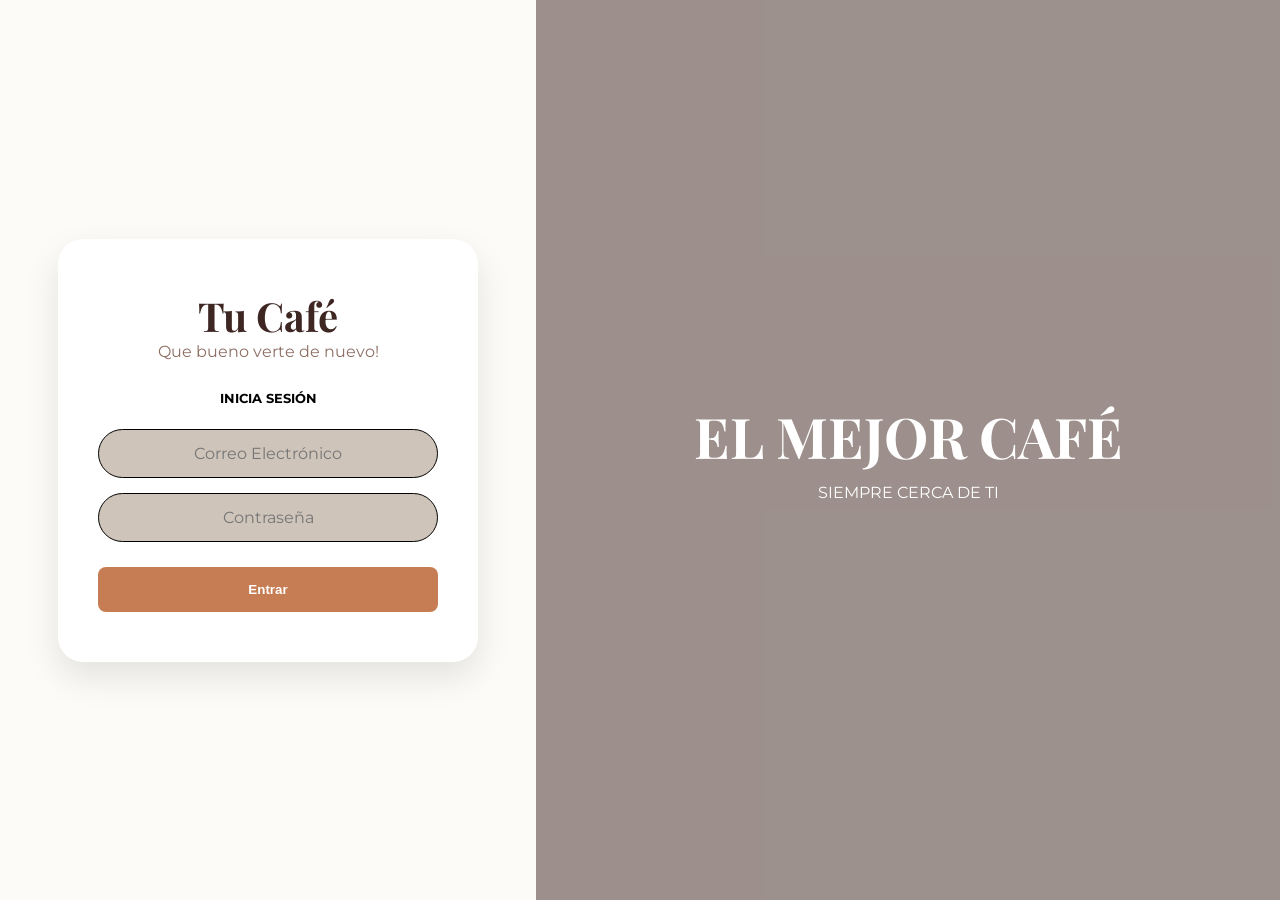
==== login.html @ 86939b10 "Add files via upload" ====
<!DOCTYPE html>
<html lang="en">
<head>
    <title>Login</title>
    <link rel="stylesheet" href="estilo_login.css">
</head>
<body>
    <main class="contenedor_main">
        <!-- Lado Derecho -->   
        <div class="contenedor_login">
            <div class="capsula_login">
                <h1 class="titulo_principal">Tu Café</h1>
                <p class="subtitulo">Que bueno verte de nuevo!</p>

                <form action="registro.php" method="POST">

                    <div class="bloque_login">
                        <label>Inicia Sesión</label>
                        <input type="email" name="email" placeholder="Correo Electrónico" required>
                        
                        <input type="password" name="password" placeholder="Contraseña" required>
                    </div>

                    <button type="submit" class="boton_login">Entrar</button>
                </form>
            </div>
        </div>

        <!-- Lado Izquierdo -->   
        <div class="contenedor_de_imagen">
            <div class="oscurecer_imagen">

                <h2 class="titulo_imagen">EL MEJOR CAFÉ</h2>
                <p class="subtitulo_imagen">SIEMPRE CERCA DE TI</p>
            </div>
        </div>
     </main>
</body>
</html>
---- estilo_login.css ----
@import url('https://fonts.googleapis.com/css2?family=Montserrat:wght@400;600&family=Playfair+Display:wght@700&display=swap');

* {
    margin: 0;
    padding: 0;
    box-sizing: border-box;
}
body {
    font-family: 'Montserrat', sans-serif;
    background-color: #FDFBF7;
}


/* =================================
   DISEÑO DEL LADO IZQUIERDO
================================= */

.contenedor_main {
    display: flex;
    height: 100vh;
    width: 100%;
}

.contenedor_de_imagen {
    flex: 6;
    background-image: url('https://images.unsplash.com/photo-1495474472287-4d71bcdd2085?q=80&w=2070&auto=format&fit=crop'); 
  background-size: cover;
  background-position: center;
  display: flex;
  align-items: center;
  justify-content: center;
}

.oscurecer_imagen {
    background-color: rgba(62, 39, 35, 0.5); /* Café oscuro transparente */
  padding: 40px;
  text-align: center;
  color: white;
  width: 100%;
  height: 100%;
  display: flex;
  flex-direction: column;
  justify-content: center;
}

.titulo_imagen {
    font-family: 'Playfair Display', serif;
  font-size: 3.5rem;
  margin-bottom: 10px;
}

/* =================================
   DISEÑO LADO DERECHO (LOGIN)
================================= */

.contenedor_login {
    flex: 4;
    background-color: #FDFBF7;
    display: flex;
    align-items: center;
    justify-content: center;
    padding: 20px;
}

.capsula_login {
    background-color: #ffffff;
    width: 100%;
    max-width: 420px;
    padding: 50px 40px;
    border-radius: 25px; 
    box-shadow: 0 15px 35px rgba(0, 0, 0, 0.1); 
    text-align: center;
}

.titulo_principal {
    font-family: 'Playfair Display', serif;
    color: #3E2723; 
    font-size: 2.5rem;
}

.subtitulo {
    color: #8D6E63;
    margin-bottom: 30px;
}

/* =================================
   DISEÑO BOTONES
================================= */

.bloque_login {
    display: flex;
    flex-direction: column;
    gap: 15px;
    margin-bottom: 25px;
}

.bloque_login label {
    display: block;
    font-weight: 700;
  font-size: 0.8rem;
  margin-bottom: 8px;
  color: #000; 
  text-transform: uppercase;
}
.bloque_login input {
    width: 100%;
    padding: 14px 20px;
    background-color: #cec4ba; 
    border: 1.5px solid #000;  
    border-radius: 50px;       
    outline: none;
    text-align: center;
    font-family: 'Montserrat', sans-serif;
    font-size: 1rem;
}


.bloque_login input:focus {
    border-color: #C67D53;
}

.boton_login {
    width: 100%;
  padding: 15px;
  background-color: #C67D53; 
  color: white;
  border: none;
  border-radius: 8px;
  font-weight: 600;
  cursor: pointer;
  transition: 0.3s;
}

.boton_login:hover {
    background-color: #A05E39;
}
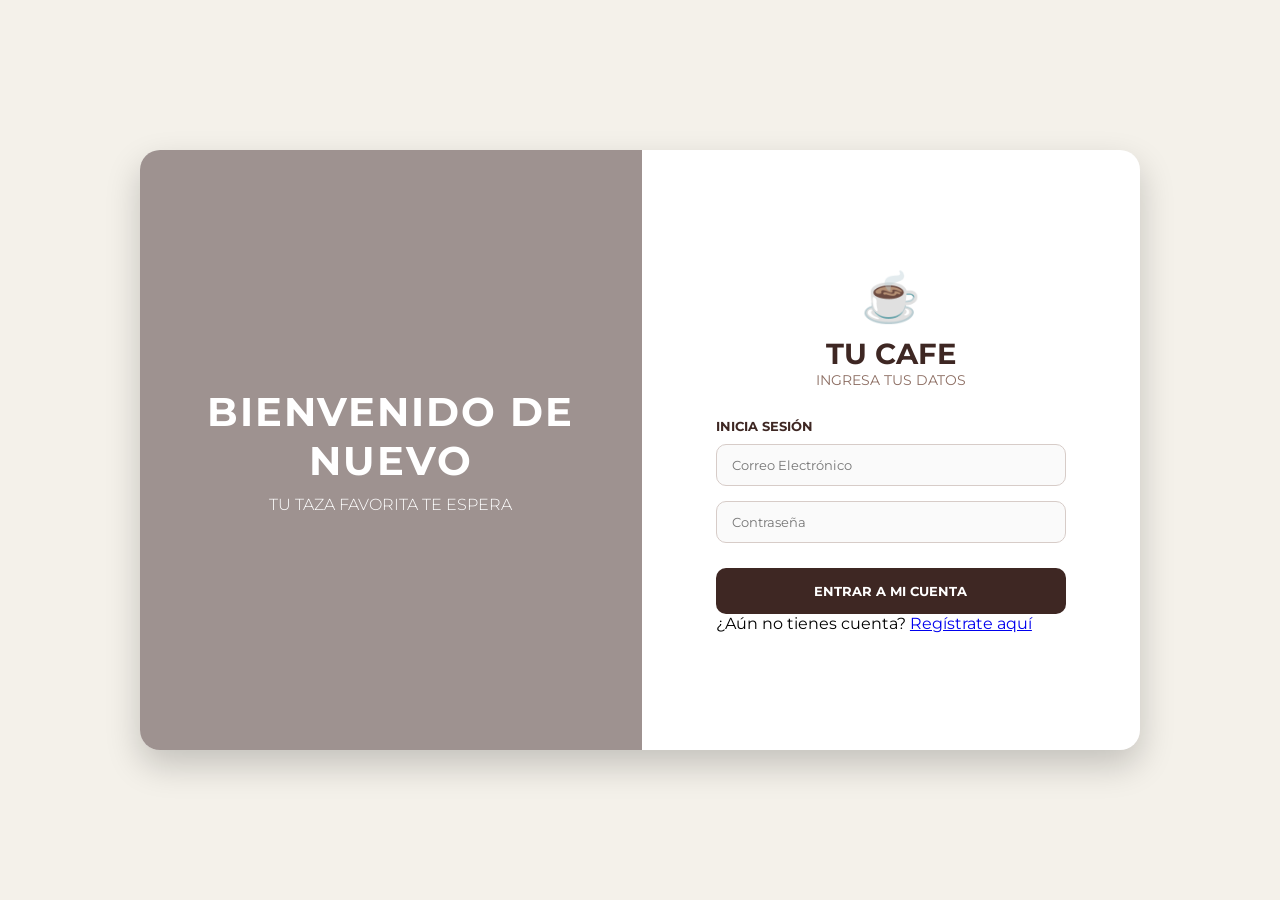
==== commit 8df1c240: "cosas" ====
--- a/login.html
+++ b/login.html
@@ -1,39 +1,76 @@
 <!DOCTYPE html>
 <html lang="en">
 <head>
+    <meta charset="UTF-8">
+    <meta name="viewport" content="width=device-width, initial-scale=1.0">
     <title>Login</title>
+
+    <link href="https://fonts.googleapis.com/css2?family=Montserrat:wght@300;700&display=swap" rel="stylesheet">
     <link rel="stylesheet" href="estilo_login.css">
+    <style>
+        #mensaje-error {
+            display: none;
+            background: #ffebee;
+            color: #c62828;
+            padding: 12px;
+            border-radius: 8px;
+            border: 1px solid #ef9a9a;
+            margin-bottom: 20px;
+            font-size: 0.9rem;
+            text-align: center;
+        }
+    </style>
 </head>
+
 <body>
     <main class="contenedor_main">
-        <!-- Lado Derecho -->   
-        <div class="contenedor_login">
+
+        <section class="contenedor_de_imagen">
+            <div class="oscurecer_imagen">
+                <h2 class="titulo_imagen">BIENVENIDO DE NUEVO</h2>
+                <p class="subtitulo_imagen">TU TAZA FAVORITA TE ESPERA</p>
+            </div>
+        </section>
+
+        <section class="contenedor_login">
             <div class="capsula_login">
-                <h1 class="titulo_principal">Tu Café</h1>
-                <p class="subtitulo">Que bueno verte de nuevo!</p>
 
-                <form action="registro.php" method="POST">
+                <header class="encabezado_login">
+                    <div class="logo_icono">☕</div>
+                    <h1 class="titulo_principal">TU CAFE</h1>
+                    <p class="subtitulo">INGRESA TUS DATOS</p>
+                </header>
 
+                <div id="mensaje-error">
+                    <strong>¡Error!</strong> El correo o la contraseña no son válidos.
+                </div>
+
+                <form action="login.php" method="POST">
+                    
                     <div class="bloque_login">
-                        <label>Inicia Sesión</label>
+                        <label>INICIA SESIÓN</label>
                         <input type="email" name="email" placeholder="Correo Electrónico" required>
-                        
                         <input type="password" name="password" placeholder="Contraseña" required>
                     </div>
 
-                    <button type="submit" class="boton_login">Entrar</button>
+                    <button type="submit" class="boton_login">ENTRAR A MI CUENTA</button>
+                    
                 </form>
+
+                <div class="pie_login">
+                    <p>¿Aún no tienes cuenta? <a href="registro.html">Regístrate aquí</a></p>
+                </div>
             </div>
-        </div>
 
-        <!-- Lado Izquierdo -->   
-        <div class="contenedor_de_imagen">
-            <div class="oscurecer_imagen">
+        </section>
 
-                <h2 class="titulo_imagen">EL MEJOR CAFÉ</h2>
-                <p class="subtitulo_imagen">SIEMPRE CERCA DE TI</p>
-            </div>
-        </div>
-     </main>
+    </main>
+    <script>
+        const urlParams = new URLSearchParams(window.location.search);
+        if (urlParams.has('error')) {
+            document.getElementById('mensaje-error').style.display = 'block';
+        }
+    </script>
+    
 </body>
 </html>
--- a/estilo_login.css
+++ b/estilo_login.css
@@ -1,91 +1,96 @@
-@import url('https://fonts.googleapis.com/css2?family=Montserrat:wght@400;600&family=Playfair+Display:wght@700&display=swap');
 
 * {
     margin: 0;
     padding: 0;
     box-sizing: border-box;
+    font-family: 'Montserrat', sans-serif;
 }
 body {
-    font-family: 'Montserrat', sans-serif;
-    background-color: #FDFBF7;
+    background-color: #f4f1ea; 
+    height: 100vh;
+    display: flex;
+    justify-content: center;
+    align-items: center;
 }
-
-
-/* =================================
-   DISEÑO DEL LADO IZQUIERDO
-================================= */
 
 .contenedor_main {
     display: flex;
-    height: 100vh;
-    width: 100%;
+    width: 1000px;
+    height: 600px;
+    background-color: white;
+    border-radius: 20px;
+    overflow: hidden;
+    box-shadow: 0 15px 35px rgba(0,0,0,0.2);
 }
 
 .contenedor_de_imagen {
-    flex: 6;
-    background-image: url('https://images.unsplash.com/photo-1495474472287-4d71bcdd2085?q=80&w=2070&auto=format&fit=crop'); 
-  background-size: cover;
-  background-position: center;
-  display: flex;
-  align-items: center;
-  justify-content: center;
+    flex: 1.2;
+    background-image: url('https://images.unsplash.com/photo-1554118811-1e0d58224f24?q=80&w=2047&auto=format&fit=crop');
+    background-size: cover;
+    background-position: center;
+    position: relative;
 }
 
 .oscurecer_imagen {
-    background-color: rgba(62, 39, 35, 0.5); /* Café oscuro transparente */
-  padding: 40px;
-  text-align: center;
-  color: white;
-  width: 100%;
-  height: 100%;
-  display: flex;
-  flex-direction: column;
-  justify-content: center;
+    position: absolute;
+    top: 0; left: 0;
+    width: 100%; height: 100%;
+    background: rgba(62, 39, 35, 0.5);
+    display: flex;
+    flex-direction: column;
+    justify-content: center;
+    align-items: center;
+    color: white;
+    padding: 20px;
+    text-align: center;
 }
 
 .titulo_imagen {
-    font-family: 'Playfair Display', serif;
-  font-size: 3.5rem;
-  margin-bottom: 10px;
+    font-size: 2.5rem;
+    font-weight: 700;
+    margin-bottom: 10px;
+    letter-spacing: 2px;
 }
 
-/* =================================
-   DISEÑO LADO DERECHO (LOGIN)
-================================= */
+.subtitulo_imagen {
+    font-size: 1rem;
+    font-weight: 300;
+    text-transform: uppercase;
+}
 
 .contenedor_login {
-    flex: 4;
-    background-color: #FDFBF7;
+    flex: 1;
     display: flex;
+    justify-content: center;
     align-items: center;
-    justify-content: center;
-    padding: 20px;
+    padding: 40px;
 }
 
 .capsula_login {
-    background-color: #ffffff;
     width: 100%;
-    max-width: 420px;
-    padding: 50px 40px;
-    border-radius: 25px; 
-    box-shadow: 0 15px 35px rgba(0, 0, 0, 0.1); 
+    max-width: 350px;
+}
+
+.encabezado_login {
     text-align: center;
+    margin-bottom: 30px;
+}
+
+.logo_icono {
+    font-size: 3rem;
+    margin-bottom: 10px;
 }
 
 .titulo_principal {
-    font-family: 'Playfair Display', serif;
-    color: #3E2723; 
-    font-size: 2.5rem;
+    color: #3e2723;
+    font-size: 1.8rem;
+    font-weight: 700;
 }
 
 .subtitulo {
-    color: #8D6E63;
-    margin-bottom: 30px;
+    color: #8d6e63;
+    font-size: 0.9rem;
 }
-
-/* =================================
-   DISEÑO BOTONES
-================================= */
 
 .bloque_login {
     display: flex;
@@ -95,42 +100,40 @@
 }
 
 .bloque_login label {
-    display: block;
+    font-size: 0.8rem;
     font-weight: 700;
-  font-size: 0.8rem;
-  margin-bottom: 8px;
-  color: #000; 
-  text-transform: uppercase;
-}
-.bloque_login input {
-    width: 100%;
-    padding: 14px 20px;
-    background-color: #cec4ba; 
-    border: 1.5px solid #000;  
-    border-radius: 50px;       
-    outline: none;
-    text-align: center;
-    font-family: 'Montserrat', sans-serif;
-    font-size: 1rem;
+    color: #3e2723;
+    margin-bottom: -5px;
 }
 
+input {
+    padding: 12px 15px;
+    border: 1px solid #d7ccc8;
+    border-radius: 10px;
+    background-color: #fafafa;
+    outline: none;
+    transition: 0.3s;
+}
 
-.bloque_login input:focus {
-    border-color: #C67D53;
+input:focus {
+    border-color: #a1887f;
+    box-shadow: 0 0 5px rgba(161, 136, 127, 0.3);
 }
 
 .boton_login {
     width: 100%;
-  padding: 15px;
-  background-color: #C67D53; 
-  color: white;
-  border: none;
-  border-radius: 8px;
-  font-weight: 600;
-  cursor: pointer;
-  transition: 0.3s;
+    padding: 15px;
+    border: none;
+    border-radius: 10px;
+    background-color: #3e2723;
+    color: white;
+    font-weight: 700;
+    cursor: pointer;
+    transition: 0.3s;
 }
 
 .boton_login:hover {
-    background-color: #A05E39;
-}+    background-color: #5d4037;
+    transform: translateY(-2px);
+}
+
